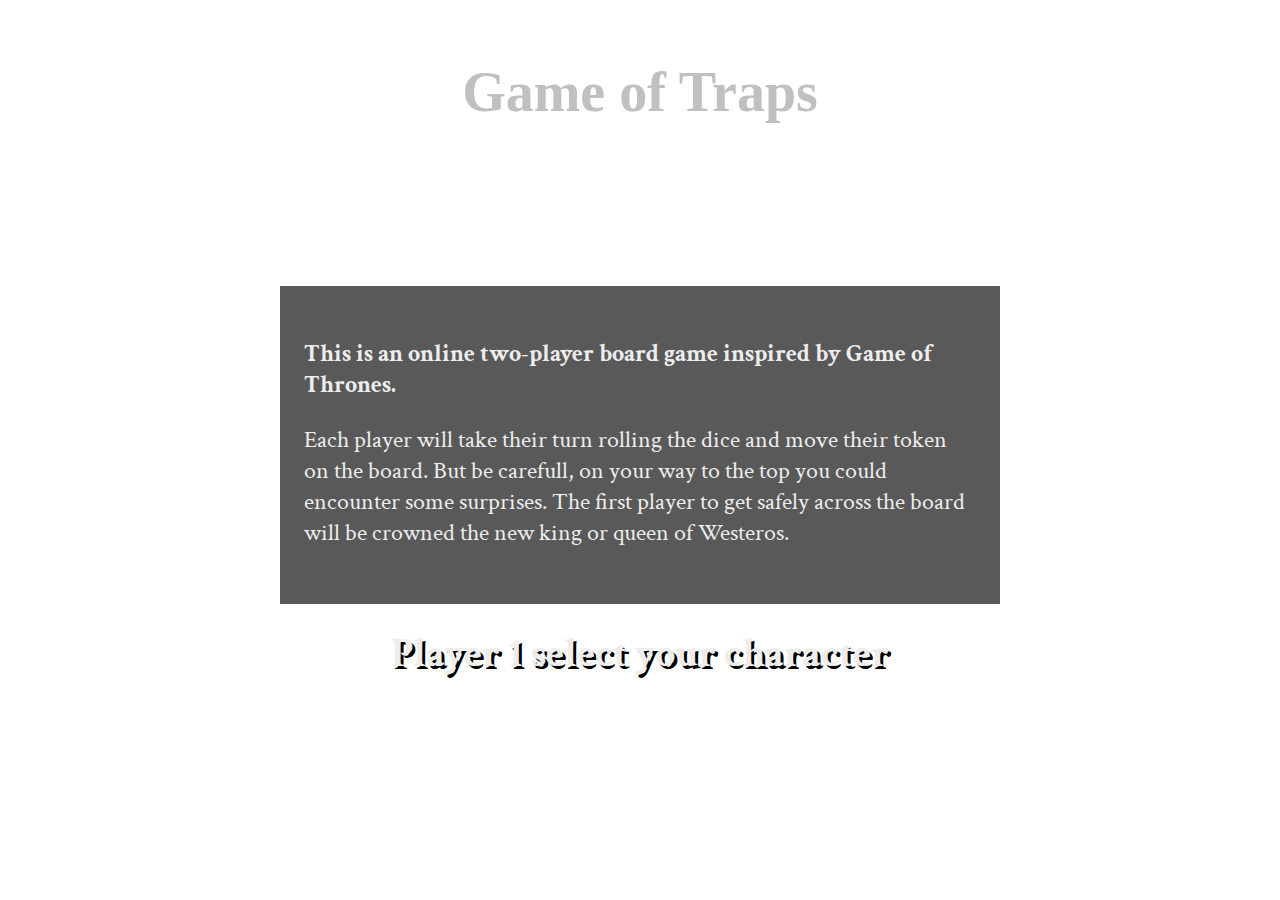
==== GameOfThrones/home.html @ 1dc51d7b "Add files via upload" ====
<!DOCTYPE html>
<html lang="en">

<head>
    <meta charset="UTF-8">
    <meta name="viewport" content="width=device-width, initial-scale=1.0">
    <meta http-equiv="X-UA-Compatible" content="ie=edge">
    <meta name="description" content="Game Of Thrones inspired two-player online board game">
    <title>Game Of Thrones And Traps</title>
    <link href="https://fonts.googleapis.com/css2?family=Crimson+Text&display=swap" rel="stylesheet">
    <link rel="stylesheet" href="css/main.css">
    <link rel="stylesheet" href="css/home.css">

</head>

<body>

    <header>
        <h1>Game of Traps</h1>
    </header>

    <main>

        <div class="intro">
            <h2>This is an online two-player board game inspired by Game of Thrones.</h2>
            <p> Each player will take their turn rolling the dice and move their token on the board.
                But be carefull, on your way to the top you could encounter some surprises. The first player to get
                safely
                across the board will be crowned the new king or queen of Westeros.</p>
        </div>

        <div class="selectCharacter">
            <div>
                <h3 class="playerTurn">Player 1 select your character</h3>
            </div>
            <div class="cards"></div>

        </div>

        <div class="summary"></div>



    </main>





    <footer>
        <h5>© 2020 Game of Traps</h5>
    </footer>
    <script src="script/home.js"></script>
</body>

</html>
---- GameOfThrones/css/main.css ----
/*Global styles */
@font-face {
  font-family: 'game-of-thrones';
  src: url('/font/Game\ of\ Thrones.ttf') 

}

*, *::before, *::after {
    box-sizing: border-box;
  }

html,
body {
  margin: 0;
  padding: 0;
}

body {
  background-image: url(/img/crows.jpeg);
  background-size: cover;
  color: #ededed;
  font: 100% 'Crimson Text', serif;
  display: flex;
  flex-direction: column;
  justify-content: space-between;
  min-height: 100vh;
  max-width: 100vw;
}

.modal{
  display: block;
  position: fixed;
  z-index: 1; 
  width: 100%; 
  height: 100%;
  overflow: auto; 
  background-color: rgb(0,0,0);
  background-color: rgba(0,0,0,0.4);

}

.close{
  color: #3d3d3d;
  float: right;
  font-size: 2.5rem;
  font-weight: bold;
  cursor: pointer;
  padding: 0;
  width: 10%;
  border: none;
}

/*Typography */

button{
  font-family: 'Crimson Text', serif;
  font-size: 1.4rem;
}

button:hover,
a:hover{
  transform: scale(1.035);
  transition: all 0.25s ease-in-out;
}



body{
  font-family: 'Crimson Text', serif;
}

h1{

  font-size: 3.5rem;
  text-align: center;
  margin: 60px auto;
  color: silver;
  font-family: 'game-of-thrones';
}

h3{
  text-align: center;
}

p{
  font-size: 1.5rem;

}

/*Layout */



footer{
    width: 100%;
    text-align: center;
    color: #ffffff;
    font-size: 1rem;
    margin-top: 32px;
}


@media only screen and (max-width: 767px){
  h1{
    font-size: 2.5rem;
  }
}
---- GameOfThrones/css/home.css ----
.intro{
    margin: 0 auto;
    padding: 32px 24px;
    max-width: 720px;
    background: rgba(0,0,0,0.65);
    
}

.selectCharacter{
    margin: 0 auto;
}

.playerTurn{
    font-size: 2rem;
    text-shadow: 3px 3px #000000;
    width: 90%;
    margin: 24px auto;
}

.cards{
    align-items: flex-start;
}

.card{
    padding: 0;
    display: flex;
    flex-direction: column;
    justify-content: center;
    margin: 32px auto;
    width: 80%;
    box-shadow: 4px 6px 6px 4px rgba(0, 0, 0, 0.25);
    cursor: pointer;
    background: rgba(0,0,0,0.65);
}


.card:hover{
    transform: scale(1.035);
    transition: all 0.25s ease-in-out;
}

.card:disabled:hover{
    cursor: not-allowed;
    transform: none;
}


.img{
    width: 100%;
}

.name{
    width: 100%;
    text-align: center;
    color: #ededed;
    font-size: 1.4rem;
}

  
.hidden{
    display: none;
    opacity: 0;
}


.select{
    background-color: black;
    margin: 24px auto;
    width: 50%;
    font-size: 1.3rem;
    color: #ededed; 
    padding: 16px;
    box-shadow: 4px 6px 6px 4px rgba(0, 0, 0, 0.15);
    
}

.select:hover{
    transform: scale(1.025);
    transition: all 0.25s ease-in-out;
    box-shadow: 4px 6px 6px 4px rgba(0, 0, 0, 0.25);

}

.summary{
    width: 100%;
    margin: 0 auto;
    max-width: 720px;
    background: rgba(0,0,0,0.65);
}

.summary p{
    font-size: 1.8rem;
}

.padding{
    padding: 24px;
}

.btn-row{
    display: flex;
    flex-direction: column;
    float: right;
    margin-top: 16px;
}

.btn-light{
    background-color: #ededed;
}

.btn-light,
.btn-blue{
    color: #000000;
    padding: 16px;
    font-size: 1.5rem;
    text-decoration: none;
    border-radius: 25px;
    margin: 16px auto;
    cursor: pointer;
}

.btn-blue{
    background-color: #29527a;
    color: #ededed;
    margin-top: 40px;
    border: none;
    
}

.btn-light:hover,
.btn-blue:hover{
    transform: scale(1.045);
    transition: all 0.25s ease-in-out;
}


.modal-character-content{
    background-color: #ededed;
    margin: auto;
    padding: 8px 16px;
    border: 1px solid #888;
    color: black;
}

h4{
    font-size: 1.6rem;
    margin: 16px 0;
}

.bold{
    font-size: 1.4rem;
    margin: 8px 0;
}

.col-2 p{
    margin: 0;
}



@media only screen and (min-width: 768px) and (max-width: 1023px){
    
    .playerTurn{
        font-size: 2.5rem;
        text-shadow: 3px 3px #000000;
    }
    
    .cards{
        width: 90%;
        display: flex;
        flex-direction: row;
        justify-content: center;
        flex-wrap: wrap;
        margin: 0 auto;
        
    }

    .card{
        width: 35%;
        margin: 32px;
    }

    .modal-character-content{
        width: 90%;
        height: 65%;
        margin-top: 48px;
    }

    .col{
        display: flex;
        flex-direction: row;
        width: 100%;
        height: 60%;
        justify-content: space-evenly;
        align-items: center;
    }

    .col-1{
        width: 40%;
    }

    .col-2{
        width: 40%;
        
    }


    .select{
        float: right;
        width: 30%;
        margin-top: 112px;
    }

    .btn-row{
        display: flex;
        flex-direction: row;
        justify-content: space-between;
        align-items: baseline;
        margin-top: 48px;
    }

    .btn-light,
    .btn-blue{
    padding: 16px;
    font-size: 1.5rem;
    text-decoration: none;
    border-radius: 25px;
    margin: 16px;
    cursor: pointer;
}
}


@media only screen and (min-width: 1024px) {

    .playerTurn{
        font-size: 2.5rem;
        text-shadow: 3px 3px #000000;
    }

    .modal-character-content{
        width: 50%;
        height: 50%;
        margin: 80px auto;
    }

    .col{
        display: flex;
        flex-direction: row;
        width: 100%;
        height: 60%;
        justify-content: space-evenly;
        align-items: center;
        margin: 0 auto;
    }

    .col-2{
        width: 50%;
    }

    .col-1{
        width: 40%;
        height: 100%;
    }

    .col-1 img{
        height: 100%;
    }

    .select{
        float: right;
        width: 30%;
        margin-top: 48px;
    }
    .cards{
        width: 85%;
        display: flex;
        flex-direction: row;
        flex-wrap: wrap;
        margin: 0 auto;
    }

    .card{
        width: 18%;
    }

    img{
        margin: 0;
        width: 100%;

    }

    .born,
    .culture,
    .titles{
        display: flex;
        flex-direction: row; 
    }

    .titles,
    .born{
        align-items: baseline;
    }

    .culture{
        align-items: center;  
    }

    .bold{
        margin: 8px;
    }

    .btn-row{
        display: flex;
        flex-direction: row;
        justify-content: space-between;
        align-items: baseline;
        margin-top: 48px;
    }

    .btn-light,
    .btn-blue{
    padding: 16px;
    font-size: 1.5rem;
    text-decoration: none;
    border-radius: 25px;
    margin: 16px;
    cursor: pointer;
}
}
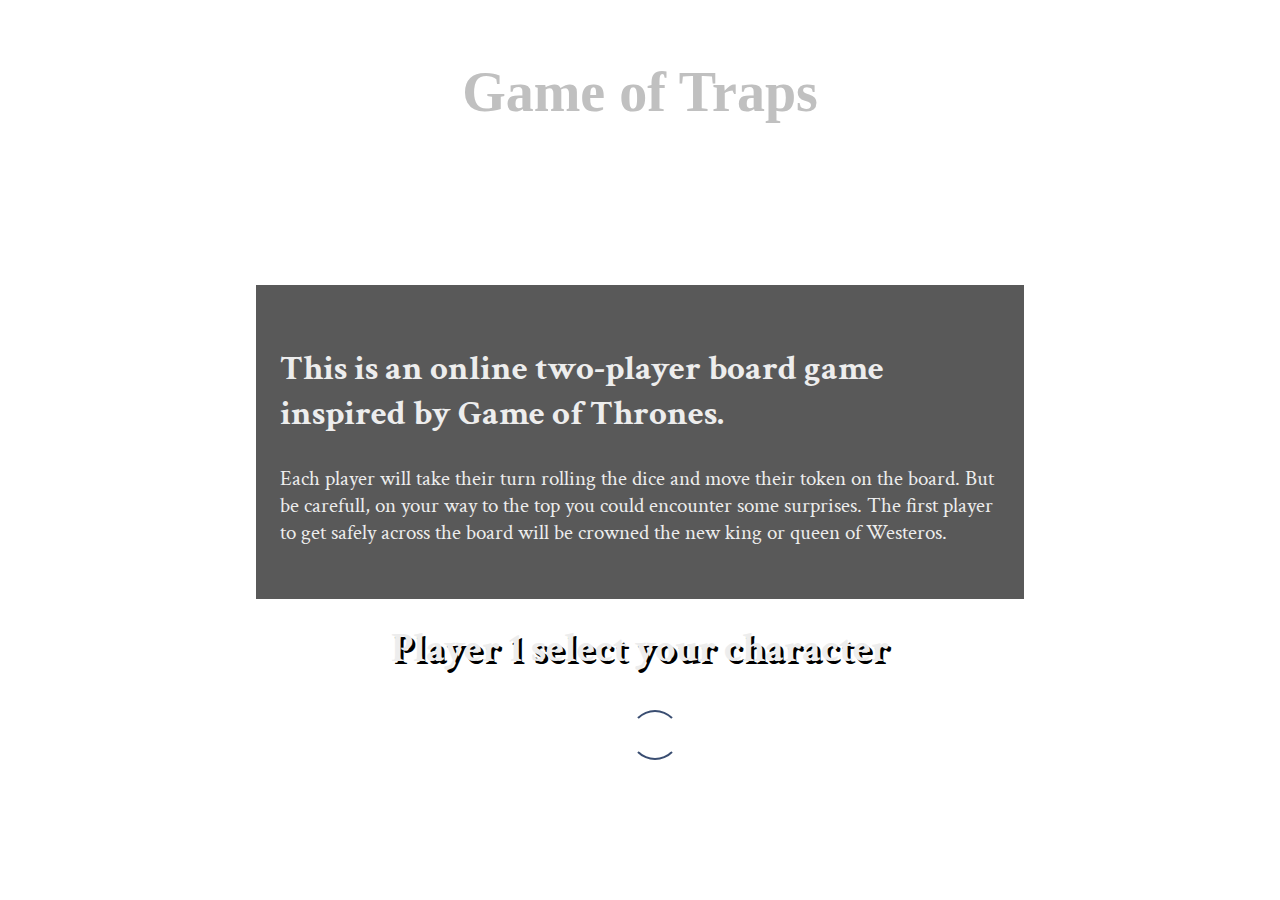
==== commit 5c75bf9f: "Add files via upload" ====
--- a/GameOfThrones/home.html
+++ b/GameOfThrones/home.html
@@ -1,56 +1,53 @@
 <!DOCTYPE html>
 <html lang="en">
+  <head>
+    <meta charset="UTF-8" />
+    <meta name="viewport" content="width=device-width, initial-scale=1.0" />
+    <meta http-equiv="X-UA-Compatible" content="ie=edge" />
+    <meta
+      name="description"
+      content="Game Of Thrones inspired two-player online board game"
+    />
+    <title>Game Of Traps</title>
+    <link
+      href="https://fonts.googleapis.com/css2?family=Crimson+Text&display=swap"
+      rel="stylesheet"
+    />
+    <link rel="stylesheet" href="css/main.css" />
+    <link rel="stylesheet" href="css/home.css" />
+  </head>
 
-<head>
-    <meta charset="UTF-8">
-    <meta name="viewport" content="width=device-width, initial-scale=1.0">
-    <meta http-equiv="X-UA-Compatible" content="ie=edge">
-    <meta name="description" content="Game Of Thrones inspired two-player online board game">
-    <title>Game Of Thrones And Traps</title>
-    <link href="https://fonts.googleapis.com/css2?family=Crimson+Text&display=swap" rel="stylesheet">
-    <link rel="stylesheet" href="css/main.css">
-    <link rel="stylesheet" href="css/home.css">
-
-</head>
-
-<body>
-
+  <body>
     <header>
-        <h1>Game of Traps</h1>
+      <h1>Game of Traps</h1>
     </header>
 
     <main>
+      <div class="intro">
+        <h2>
+          This is an online two-player board game inspired by Game of Thrones.
+        </h2>
+        <p>
+          Each player will take their turn rolling the dice and move their token
+          on the board. But be carefull, on your way to the top you could
+          encounter some surprises. The first player to get safely across the
+          board will be crowned the new king or queen of Westeros.
+        </p>
+      </div>
 
-        <div class="intro">
-            <h2>This is an online two-player board game inspired by Game of Thrones.</h2>
-            <p> Each player will take their turn rolling the dice and move their token on the board.
-                But be carefull, on your way to the top you could encounter some surprises. The first player to get
-                safely
-                across the board will be crowned the new king or queen of Westeros.</p>
+      <div class="selectCharacter">
+        <div>
+          <h3 class="playerTurn">Player 1 select your character</h3>
         </div>
+        <div class="cards"></div>
+      </div>
 
-        <div class="selectCharacter">
-            <div>
-                <h3 class="playerTurn">Player 1 select your character</h3>
-            </div>
-            <div class="cards"></div>
-
-        </div>
-
-        <div class="summary"></div>
-
-
-
+      <div class="summary"></div>
     </main>
 
-
-
-
-
     <footer>
-        <h5>© 2020 Game of Traps</h5>
+      <p>© 2020 Game of Traps</p>
     </footer>
     <script src="script/home.js"></script>
-</body>
-
-</html>+  </body>
+</html>
--- a/GameOfThrones/css/main.css
+++ b/GameOfThrones/css/main.css
@@ -1,13 +1,8 @@
 /*Global styles */
 @font-face {
-  font-family: 'game-of-thrones';
-  src: url('/font/Game\ of\ Thrones.ttf') 
-
+  font-family: "game-of-thrones";
+  src: url("/font/Game\ of\ Thrones.ttf");
 }
-
-*, *::before, *::after {
-    box-sizing: border-box;
-  }
 
 html,
 body {
@@ -19,7 +14,7 @@
   background-image: url(/img/crows.jpeg);
   background-size: cover;
   color: #ededed;
-  font: 100% 'Crimson Text', serif;
+  font: 100% "Crimson Text", serif;
   display: flex;
   flex-direction: column;
   justify-content: space-between;
@@ -27,81 +22,123 @@
   max-width: 100vw;
 }
 
-.modal{
+.modal {
   display: block;
   position: fixed;
-  z-index: 1; 
-  width: 100%; 
+  z-index: 1;
+  width: 100%;
   height: 100%;
-  overflow: auto; 
-  background-color: rgb(0,0,0);
-  background-color: rgba(0,0,0,0.4);
-
+  overflow: auto;
+  background-color: rgb(0, 0, 0);
+  background-color: rgba(0, 0, 0, 0.4);
 }
 
-.close{
+.close {
   color: #3d3d3d;
   float: right;
   font-size: 2.5rem;
   font-weight: bold;
-  cursor: pointer;
   padding: 0;
   width: 10%;
   border: none;
 }
 
+@keyframes loader {
+  to {
+    transform: rotate(360deg);
+  }
+}
+
+.loader:before {
+  content: "";
+  box-sizing: border-box;
+  position: absolute;
+  top: 80%;
+  left: 50%;
+  width: 50px;
+  height: 50px;
+  margin-top: -10px;
+  margin-left: -10px;
+  border-radius: 50%;
+  border: 2px solid transparent;
+  border-top-color: #394d71;
+  border-bottom-color: #394d71;
+  animation: loader 0.8s ease infinite;
+}
+
 /*Typography */
 
-button{
-  font-family: 'Crimson Text', serif;
-  font-size: 1.4rem;
+button,
+a {
+  font-size: 1.5rem;
+  cursor: pointer;
 }
 
 button:hover,
-a:hover{
+a:hover {
   transform: scale(1.035);
   transition: all 0.25s ease-in-out;
+  cursor: pointer;
 }
 
-
-
-body{
-  font-family: 'Crimson Text', serif;
+button:disabled,
+a:disabled {
+  cursor: not-allowed;
 }
 
-h1{
+button:disabled:hover,
+a:disabled:hover {
+  cursor: not-allowed;
+  transform: none;
+}
 
+body {
+  font-family: "Crimson Text", serif;
+}
+
+h1 {
   font-size: 3.5rem;
   text-align: center;
   margin: 60px auto;
   color: silver;
-  font-family: 'game-of-thrones';
+  font-family: "game-of-thrones";
 }
 
-h3{
-  text-align: center;
+h2 {
+  font-size: 2.2rem;
 }
 
-p{
-  font-size: 1.5rem;
+h3 {
+  text-align: center;
+  font-size: 2rem;
+}
 
+h4 {
+  font-size: 1.6rem;
+  margin: 16px 0;
+}
+
+h5 {
+  font-size: 1.4rem;
+  margin: 8px;
+}
+
+p {
+  font-size: 1.3rem;
 }
 
 /*Layout */
 
-
-
-footer{
-    width: 100%;
-    text-align: center;
-    color: #ffffff;
-    font-size: 1rem;
-    margin-top: 32px;
+footer {
+  width: 100%;
+  text-align: center;
+  color: #ffffff;
+  font-size: 1rem;
+  margin-top: 32px;
 }
 
-
-@media only screen and (max-width: 767px){
-  h1{
+@media only screen and (max-width: 767px) {
+  h1 {
     font-size: 2.5rem;
   }
-}+}
--- a/GameOfThrones/css/home.css
+++ b/GameOfThrones/css/home.css
@@ -1,330 +1,276 @@
-
-.intro{
+.intro {
+  margin: 0 auto;
+  padding: 32px 24px;
+  max-width: 720px;
+  background: rgba(0, 0, 0, 0.65);
+}
+
+.selectCharacter {
+  margin: 0 auto;
+}
+
+.playerTurn {
+  text-shadow: 3px 3px #000000;
+  width: 90%;
+  margin: 24px auto;
+}
+
+.cards {
+  align-items: flex-start;
+}
+
+.card {
+  padding: 0;
+  display: flex;
+  flex-direction: column;
+  justify-content: center;
+  margin: 32px auto;
+  width: 80%;
+  box-shadow: 4px 6px 6px 4px rgba(0, 0, 0, 0.25);
+  background: rgba(0, 0, 0, 0.65);
+}
+
+.img {
+  width: 100%;
+}
+
+.name {
+  width: 100%;
+  text-align: center;
+  color: #ededed;
+}
+
+.select {
+  display: flex;
+  justify-content: flex-end;
+}
+
+.btn-select {
+  background-color: black;
+  margin: 24px 0;
+  width: 50%;
+  color: #ededed;
+  padding: 16px;
+  border-radius: 25px;
+}
+
+.summary {
+  width: 90%;
+  margin: 0 auto;
+  max-width: 720px;
+  background: rgba(0, 0, 0, 0.65);
+}
+
+.summary p {
+  font-size: 1.8rem;
+}
+
+.padding {
+  padding: 24px;
+}
+
+.btn-row {
+  display: flex;
+  flex-direction: column;
+  float: right;
+  margin-top: 16px;
+}
+
+.btn-light {
+  background-color: #ededed;
+  color: #000000;
+}
+
+.btn-light,
+.btn-blue {
+  padding: 16px;
+  text-decoration: none;
+  border-radius: 25px;
+  margin: 16px auto;
+}
+
+.btn-blue {
+  background-color: #29527a;
+  color: #ededed;
+  margin-top: 40px;
+  border: none;
+}
+
+.modal-character-content {
+  background-color: #ededed;
+  margin: auto;
+  padding: 8px 16px;
+  border: 1px solid #888;
+  color: black;
+}
+
+.born p,
+.culture p,
+.titles p {
+  margin: 0 8px;
+}
+
+@media only screen and (min-width: 768px) and (max-width: 1023px) {
+  .playerTurn {
+    font-size: 2.5rem;
+    text-shadow: 3px 3px #000000;
+  }
+
+  .cards {
+    width: 90%;
+    display: flex;
+    flex-direction: row;
+    justify-content: center;
+    flex-wrap: wrap;
     margin: 0 auto;
-    padding: 32px 24px;
-    max-width: 720px;
-    background: rgba(0,0,0,0.65);
-    
-}
-
-.selectCharacter{
-    margin: 0 auto;
-}
-
-.playerTurn{
-    font-size: 2rem;
-    text-shadow: 3px 3px #000000;
+  }
+
+  .card {
+    width: 35%;
+    margin: 32px;
+  }
+
+  .modal-character-content {
     width: 90%;
-    margin: 24px auto;
-}
-
-.cards{
-    align-items: flex-start;
-}
-
-.card{
-    padding: 0;
-    display: flex;
-    flex-direction: column;
-    justify-content: center;
-    margin: 32px auto;
-    width: 80%;
-    box-shadow: 4px 6px 6px 4px rgba(0, 0, 0, 0.25);
-    cursor: pointer;
-    background: rgba(0,0,0,0.65);
-}
-
-
-.card:hover{
-    transform: scale(1.035);
-    transition: all 0.25s ease-in-out;
-}
-
-.card:disabled:hover{
-    cursor: not-allowed;
-    transform: none;
-}
-
-
-.img{
+    height: 60%;
+    margin-top: 48px;
+  }
+
+  .col {
+    display: flex;
+    flex-direction: row;
     width: 100%;
-}
-
-.name{
-    width: 100%;
-    text-align: center;
-    color: #ededed;
-    font-size: 1.4rem;
-}
-
-  
-.hidden{
-    display: none;
-    opacity: 0;
-}
-
-
-.select{
-    background-color: black;
-    margin: 24px auto;
-    width: 50%;
-    font-size: 1.3rem;
-    color: #ededed; 
+    height: 60%;
+    justify-content: space-evenly;
+    align-items: center;
+  }
+
+  .col-1 {
+    width: 40%;
+  }
+
+  .col-2 {
+    width: 40%;
+  }
+
+  .born p,
+  .culture p,
+  .titles p {
+    margin: 0 8px;
+  }
+
+  .btn-select {
+    width: 30%;
+    margin-top: 88px;
+  }
+
+  .btn-row {
+    display: flex;
+    flex-direction: row;
+    justify-content: space-between;
+    align-items: baseline;
+    margin-top: 48px;
+  }
+
+  .btn-light,
+  .btn-blue {
     padding: 16px;
-    box-shadow: 4px 6px 6px 4px rgba(0, 0, 0, 0.15);
-    
-}
-
-.select:hover{
-    transform: scale(1.025);
-    transition: all 0.25s ease-in-out;
-    box-shadow: 4px 6px 6px 4px rgba(0, 0, 0, 0.25);
-
-}
-
-.summary{
-    width: 100%;
-    margin: 0 auto;
-    max-width: 720px;
-    background: rgba(0,0,0,0.65);
-}
-
-.summary p{
-    font-size: 1.8rem;
-}
-
-.padding{
-    padding: 24px;
-}
-
-.btn-row{
-    display: flex;
-    flex-direction: column;
-    float: right;
-    margin-top: 16px;
-}
-
-.btn-light{
-    background-color: #ededed;
-}
-
-.btn-light,
-.btn-blue{
-    color: #000000;
-    padding: 16px;
-    font-size: 1.5rem;
     text-decoration: none;
     border-radius: 25px;
-    margin: 16px auto;
-    cursor: pointer;
-}
-
-.btn-blue{
-    background-color: #29527a;
-    color: #ededed;
-    margin-top: 40px;
-    border: none;
-    
-}
-
-.btn-light:hover,
-.btn-blue:hover{
-    transform: scale(1.045);
-    transition: all 0.25s ease-in-out;
-}
-
-
-.modal-character-content{
-    background-color: #ededed;
-    margin: auto;
-    padding: 8px 16px;
-    border: 1px solid #888;
-    color: black;
-}
-
-h4{
-    font-size: 1.6rem;
-    margin: 16px 0;
-}
-
-.bold{
-    font-size: 1.4rem;
-    margin: 8px 0;
-}
-
-.col-2 p{
+    margin: 16px;
+  }
+}
+
+@media only screen and (min-width: 1024px) {
+  .playerTurn {
+    font-size: 2.5rem;
+    text-shadow: 3px 3px #000000;
+  }
+
+  .modal-character-content {
+    width: 50%;
+    height: 50%;
+    margin: 80px auto;
+  }
+
+  .col {
+    display: flex;
+    flex-direction: row;
+    width: 100%;
+    height: 60%;
+    justify-content: space-evenly;
+    align-items: center;
+    margin: 0 auto;
+  }
+
+  .col-2 {
+    width: 50%;
+  }
+
+  .col-1 {
+    width: 40%;
+    height: 100%;
+  }
+
+  .col-1 img {
+    height: 100%;
+  }
+
+  .btn-select {
+    width: 30%;
+    margin-top: 48px;
+  }
+  .cards {
+    width: 85%;
+    display: flex;
+    flex-direction: row;
+    flex-wrap: wrap;
+    margin: 0 auto;
+  }
+
+  .card {
+    width: 18%;
+  }
+
+  img {
     margin: 0;
-}
-
-
-
-@media only screen and (min-width: 768px) and (max-width: 1023px){
-    
-    .playerTurn{
-        font-size: 2.5rem;
-        text-shadow: 3px 3px #000000;
-    }
-    
-    .cards{
-        width: 90%;
-        display: flex;
-        flex-direction: row;
-        justify-content: center;
-        flex-wrap: wrap;
-        margin: 0 auto;
-        
-    }
-
-    .card{
-        width: 35%;
-        margin: 32px;
-    }
-
-    .modal-character-content{
-        width: 90%;
-        height: 65%;
-        margin-top: 48px;
-    }
-
-    .col{
-        display: flex;
-        flex-direction: row;
-        width: 100%;
-        height: 60%;
-        justify-content: space-evenly;
-        align-items: center;
-    }
-
-    .col-1{
-        width: 40%;
-    }
-
-    .col-2{
-        width: 40%;
-        
-    }
-
-
-    .select{
-        float: right;
-        width: 30%;
-        margin-top: 112px;
-    }
-
-    .btn-row{
-        display: flex;
-        flex-direction: row;
-        justify-content: space-between;
-        align-items: baseline;
-        margin-top: 48px;
-    }
-
-    .btn-light,
-    .btn-blue{
+    width: 100%;
+  }
+
+  .born,
+  .culture,
+  .titles {
+    display: flex;
+    flex-direction: row;
+  }
+
+  .titles,
+  .born {
+    align-items: baseline;
+  }
+
+  .culture {
+    align-items: center;
+  }
+
+  .bold {
+    margin: 8px;
+  }
+
+  .btn-row {
+    display: flex;
+    flex-direction: row;
+    justify-content: space-between;
+    align-items: baseline;
+    margin-top: 48px;
+  }
+
+  .btn-light,
+  .btn-blue {
     padding: 16px;
     font-size: 1.5rem;
     text-decoration: none;
     border-radius: 25px;
     margin: 16px;
-    cursor: pointer;
-}
-}
-
-
-@media only screen and (min-width: 1024px) {
-
-    .playerTurn{
-        font-size: 2.5rem;
-        text-shadow: 3px 3px #000000;
-    }
-
-    .modal-character-content{
-        width: 50%;
-        height: 50%;
-        margin: 80px auto;
-    }
-
-    .col{
-        display: flex;
-        flex-direction: row;
-        width: 100%;
-        height: 60%;
-        justify-content: space-evenly;
-        align-items: center;
-        margin: 0 auto;
-    }
-
-    .col-2{
-        width: 50%;
-    }
-
-    .col-1{
-        width: 40%;
-        height: 100%;
-    }
-
-    .col-1 img{
-        height: 100%;
-    }
-
-    .select{
-        float: right;
-        width: 30%;
-        margin-top: 48px;
-    }
-    .cards{
-        width: 85%;
-        display: flex;
-        flex-direction: row;
-        flex-wrap: wrap;
-        margin: 0 auto;
-    }
-
-    .card{
-        width: 18%;
-    }
-
-    img{
-        margin: 0;
-        width: 100%;
-
-    }
-
-    .born,
-    .culture,
-    .titles{
-        display: flex;
-        flex-direction: row; 
-    }
-
-    .titles,
-    .born{
-        align-items: baseline;
-    }
-
-    .culture{
-        align-items: center;  
-    }
-
-    .bold{
-        margin: 8px;
-    }
-
-    .btn-row{
-        display: flex;
-        flex-direction: row;
-        justify-content: space-between;
-        align-items: baseline;
-        margin-top: 48px;
-    }
-
-    .btn-light,
-    .btn-blue{
-    padding: 16px;
-    font-size: 1.5rem;
-    text-decoration: none;
-    border-radius: 25px;
-    margin: 16px;
-    cursor: pointer;
-}
-}+  }
+}
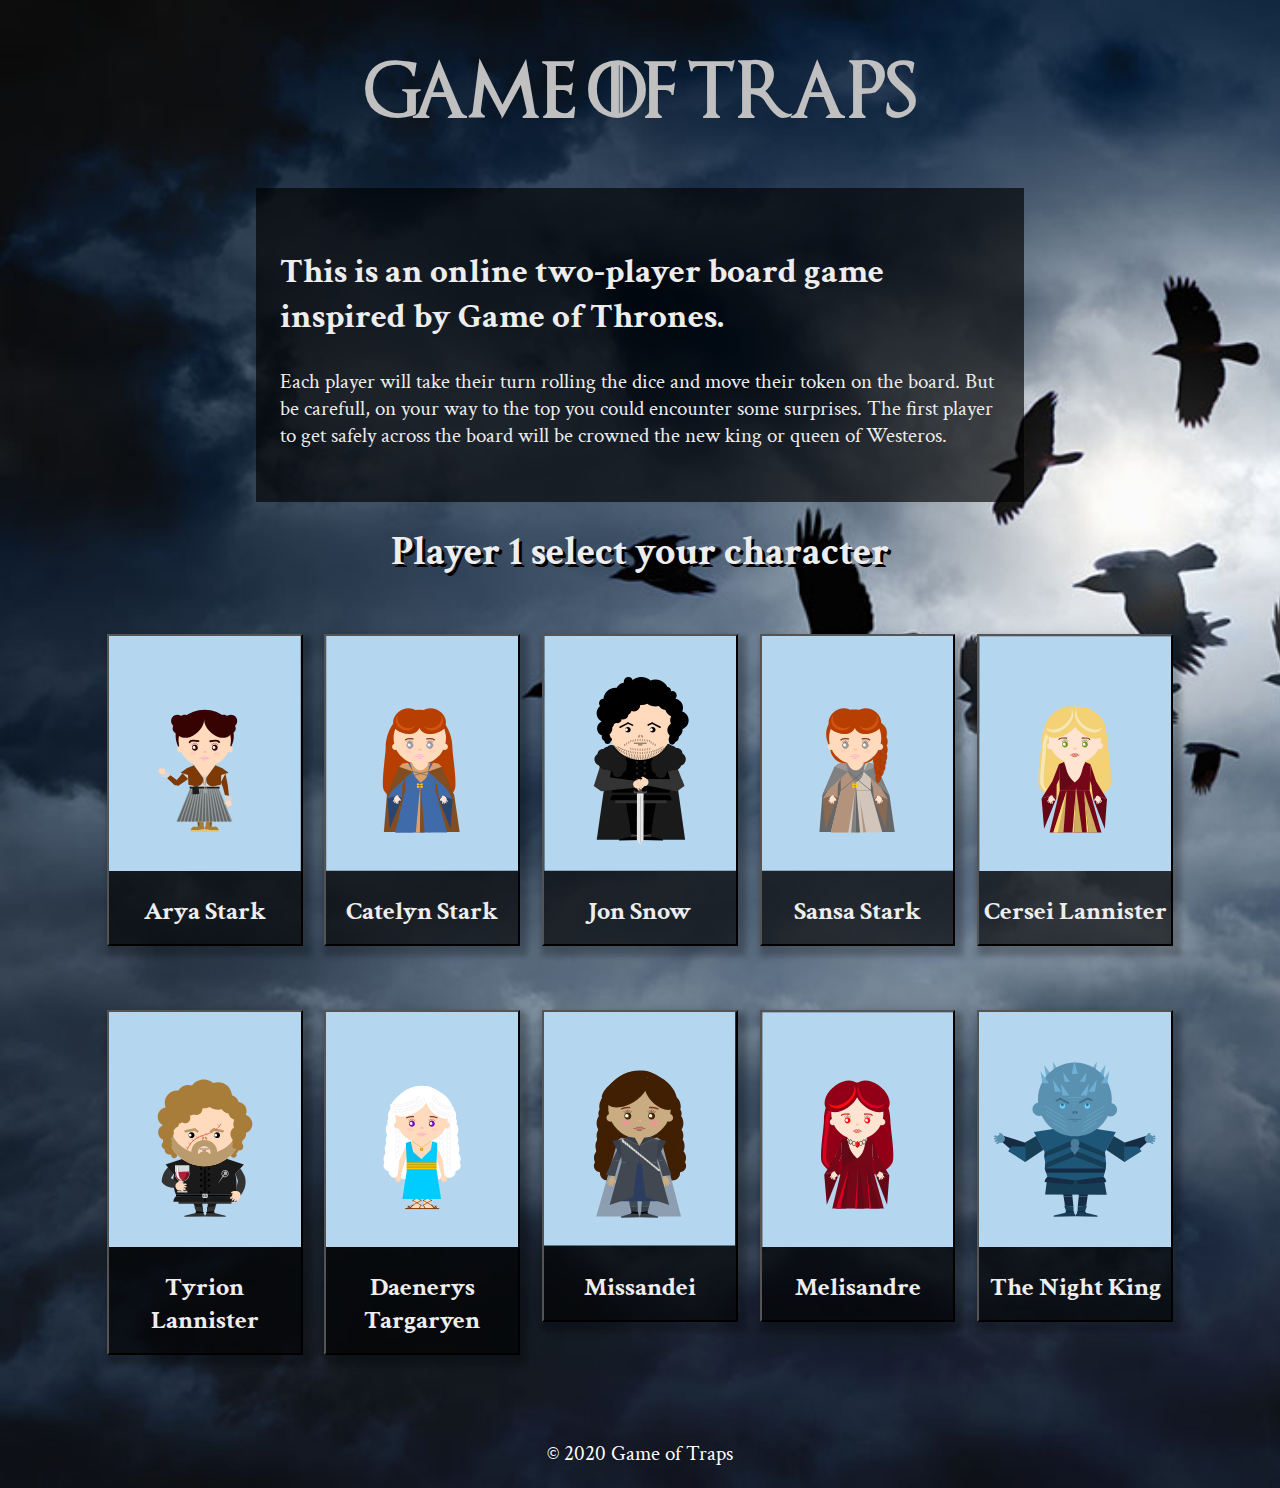
==== commit 540cd6a6: "Add files via upload" ====
--- a/GameOfThrones/home.html
+++ b/GameOfThrones/home.html
@@ -23,6 +23,7 @@
     </header>
 
     <main>
+      <div class="loader"></div>
       <div class="intro">
         <h2>
           This is an online two-player board game inspired by Game of Thrones.
@@ -48,6 +49,6 @@
     <footer>
       <p>© 2020 Game of Traps</p>
     </footer>
-    <script src="script/home.js"></script>
+    <script src="./script/home.js"></script>
   </body>
 </html>
--- a/GameOfThrones/css/main.css
+++ b/GameOfThrones/css/main.css
@@ -1,7 +1,7 @@
 /*Global styles */
 @font-face {
   font-family: "game-of-thrones";
-  src: url("/font/Game\ of\ Thrones.ttf");
+  src: url("../font/gameofthrones.ttf");
 }
 
 html,
@@ -11,15 +11,24 @@
 }
 
 body {
-  background-image: url(/img/crows.jpeg);
+  background-image: url(../img/crows.jpeg);
   background-size: cover;
   color: #ededed;
+  font-family: "Crimson Text", serif;
   font: 100% "Crimson Text", serif;
   display: flex;
   flex-direction: column;
   justify-content: space-between;
   min-height: 100vh;
   max-width: 100vw;
+}
+
+footer {
+  width: 100%;
+  text-align: center;
+  color: #ffffff;
+  font-size: 1rem;
+  margin-top: 32px;
 }
 
 .modal {
@@ -33,6 +42,8 @@
   background-color: rgba(0, 0, 0, 0.4);
 }
 
+/* Buttons */
+
 .close {
   color: #3d3d3d;
   float: right;
@@ -43,35 +54,11 @@
   border: none;
 }
 
-@keyframes loader {
-  to {
-    transform: rotate(360deg);
-  }
-}
-
-.loader:before {
-  content: "";
-  box-sizing: border-box;
-  position: absolute;
-  top: 80%;
-  left: 50%;
-  width: 50px;
-  height: 50px;
-  margin-top: -10px;
-  margin-left: -10px;
-  border-radius: 50%;
-  border: 2px solid transparent;
-  border-top-color: #394d71;
-  border-bottom-color: #394d71;
-  animation: loader 0.8s ease infinite;
-}
-
-/*Typography */
-
 button,
 a {
   font-size: 1.5rem;
   cursor: pointer;
+  font-family: "Crimson Text", serif;
 }
 
 button:hover,
@@ -84,6 +71,7 @@
 button:disabled,
 a:disabled {
   cursor: not-allowed;
+  filter: brightness(0.6);
 }
 
 button:disabled:hover,
@@ -92,9 +80,7 @@
   transform: none;
 }
 
-body {
-  font-family: "Crimson Text", serif;
-}
+/*Typography */
 
 h1 {
   font-size: 3.5rem;
@@ -127,16 +113,6 @@
   font-size: 1.3rem;
 }
 
-/*Layout */
-
-footer {
-  width: 100%;
-  text-align: center;
-  color: #ffffff;
-  font-size: 1rem;
-  margin-top: 32px;
-}
-
 @media only screen and (max-width: 767px) {
   h1 {
     font-size: 2.5rem;
--- a/GameOfThrones/css/home.css
+++ b/GameOfThrones/css/home.css
@@ -110,6 +110,29 @@
   margin: 0 8px;
 }
 
+@keyframes loader {
+  to {
+    transform: rotate(360deg);
+  }
+}
+
+.loader:before {
+  content: "";
+  box-sizing: border-box;
+  position: absolute;
+  top: 80%;
+  left: 50%;
+  width: 50px;
+  height: 50px;
+  margin-top: -10px;
+  margin-left: -10px;
+  border-radius: 50%;
+  border: 2px solid transparent;
+  border-top-color: #394d71;
+  border-bottom-color: #394d71;
+  animation: loader 0.8s ease infinite;
+}
+
 @media only screen and (min-width: 768px) and (max-width: 1023px) {
   .playerTurn {
     font-size: 2.5rem;
